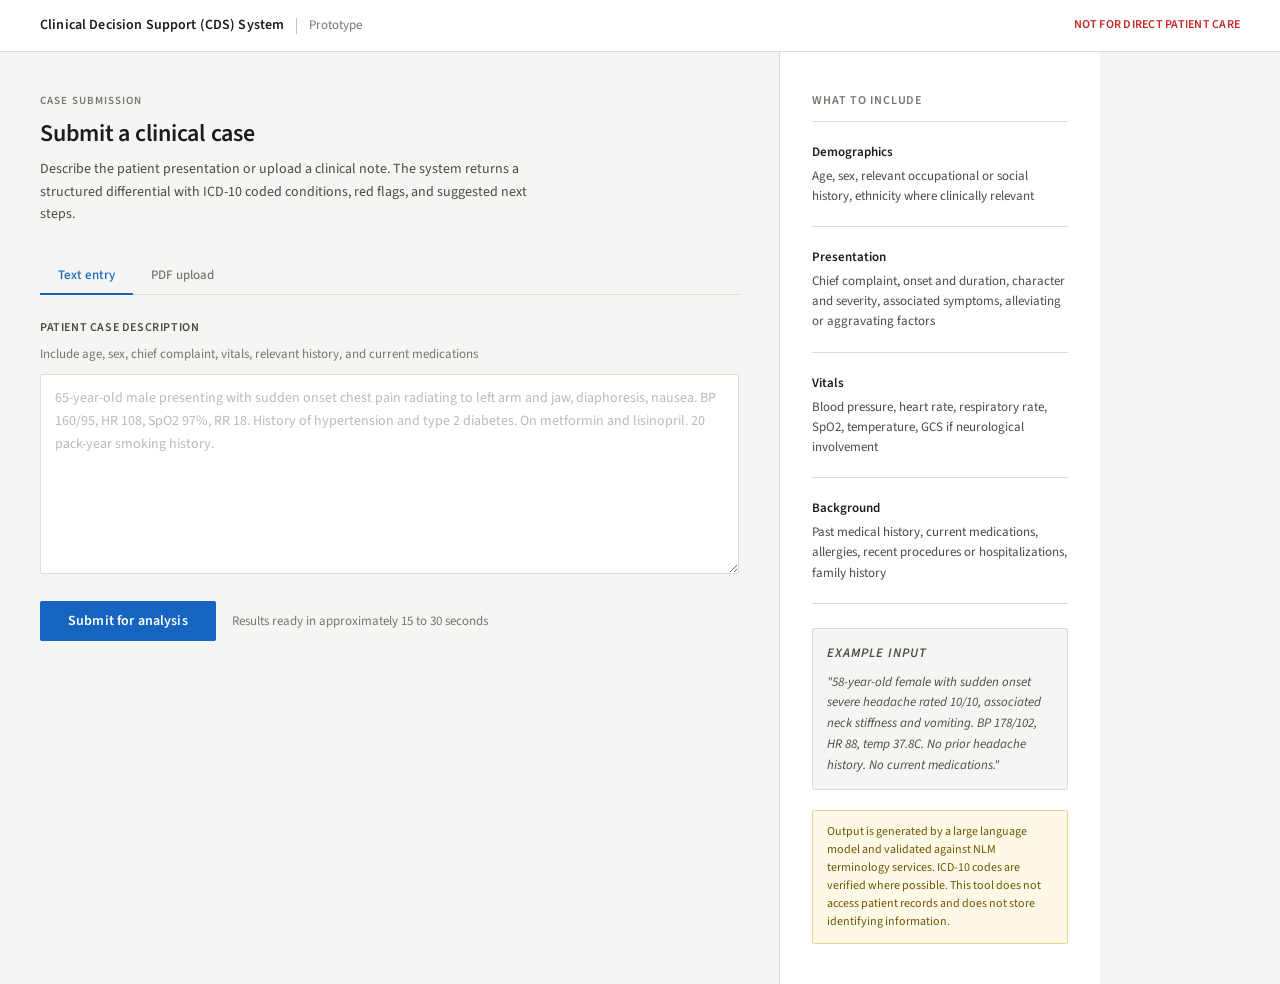
==== frontend/index.html @ ce41d94d "directory improvements, deployment steps, testing" ====
<!DOCTYPE html>
<html lang="en">
<head>
  <meta charset="UTF-8">
  <meta name="viewport" content="width=device-width, initial-scale=1.0">
  <title>Clinical Decision Support (CDS) System: Submit Case</title>
  <link rel="preconnect" href="https://fonts.googleapis.com">
  <link href="https://fonts.googleapis.com/css2?family=Source+Sans+3:wght@300;400;500;600;700&family=Source+Code+Pro:wght@400;500&display=swap" rel="stylesheet">
  <style>
    *, *::before, *::after { box-sizing: border-box; margin: 0; padding: 0; }

    :root {
      --bg:        #F5F5F3;
      --surface:   #FFFFFF;
      --border:    #DDDBD6;
      --border-strong: #C4C2BC;
      --text:      #1C1C1A;
      --text-secondary: #4A4A46;
      --muted:     #767670;
      --emergent:  #C62828;
      --info:      #1565C0;
      --info-light: #E8EFF9;
      --sans:      'Source Sans 3', system-ui, sans-serif;
      --mono:      'Source Code Pro', monospace;
    }

    html, body {
      background: var(--bg);
      color: var(--text);
      font-family: var(--sans);
      font-size: 15px;
      line-height: 1.55;
      min-height: 100vh;
    }

    /* ── Header ── */
    header {
      background: var(--surface);
      border-bottom: 1px solid var(--border);
      padding: 0 40px;
      height: 52px;
      display: flex;
      align-items: center;
      gap: 12px;
    }

    .header-title {
      font-size: 14px;
      font-weight: 600;
      color: var(--text);
      letter-spacing: 0.01em;
    }

    .header-divider {
      width: 1px;
      height: 16px;
      background: var(--border-strong);
    }

    .header-subtitle {
      font-size: 13px;
      color: var(--muted);
    }

    .header-warning {
      margin-left: auto;
      font-size: 12px;
      font-weight: 600;
      color: var(--emergent);
      letter-spacing: 0.02em;
      text-transform: uppercase;
    }

    /* ── Page layout: two columns ── */
    .page-layout {
      display: grid;
      grid-template-columns: 1fr 320px;
      gap: 0;
      max-width: 1100px;
      min-height: calc(100vh - 52px);
    }

    /* ── Left column: form ── */
    .form-column {
      padding: 40px 40px 60px;
      border-right: 1px solid var(--border);
    }

    .page-eyebrow {
      font-size: 11px;
      font-weight: 600;
      letter-spacing: 0.1em;
      text-transform: uppercase;
      color: var(--muted);
      margin-bottom: 6px;
    }

    h1 {
      font-size: 24px;
      font-weight: 600;
      color: var(--text);
      margin-bottom: 6px;
      letter-spacing: -0.01em;
    }

    .page-desc {
      font-size: 14px;
      color: var(--text-secondary);
      margin-bottom: 32px;
      max-width: 520px;
      line-height: 1.6;
    }

    /* ── Input mode tabs ── */
    .tabs {
      display: flex;
      border-bottom: 1px solid var(--border);
      margin-bottom: 24px;
    }

    .tab-btn {
      font-family: var(--sans);
      font-size: 13px;
      font-weight: 500;
      padding: 9px 18px;
      background: none;
      border: none;
      border-bottom: 2px solid transparent;
      color: var(--muted);
      cursor: pointer;
      margin-bottom: -1px;
      transition: color 0.12s, border-color 0.12s;
    }

    .tab-btn.active {
      color: var(--info);
      border-bottom-color: var(--info);
    }

    .tab-btn:hover:not(.active) { color: var(--text); }

    /* ── Input panels ── */
    .input-panel { display: none; }
    .input-panel.active { display: block; }

    .field-label {
      display: block;
      font-size: 12px;
      font-weight: 600;
      letter-spacing: 0.05em;
      text-transform: uppercase;
      color: var(--text-secondary);
      margin-bottom: 6px;
    }

    .field-hint {
      font-size: 13px;
      color: var(--muted);
      margin-bottom: 10px;
    }

    textarea {
      width: 100%;
      font-family: var(--sans);
      font-size: 14px;
      line-height: 1.65;
      color: var(--text);
      background: var(--surface);
      border: 1px solid var(--border);
      padding: 12px 14px;
      resize: vertical;
      min-height: 200px;
      outline: none;
      border-radius: 2px;
      transition: border-color 0.12s;
    }

    textarea:focus { border-color: var(--info); }
    textarea::placeholder { color: #BCBAB4; }

    /* ── File upload ── */
    .file-drop {
      border: 1px dashed var(--border-strong);
      background: var(--surface);
      padding: 36px 20px;
      text-align: center;
      cursor: pointer;
      position: relative;
      border-radius: 2px;
      transition: border-color 0.12s, background 0.12s;
    }

    .file-drop:hover, .file-drop.drag-over {
      border-color: var(--info);
      background: var(--info-light);
    }

    .file-drop input[type="file"] {
      position: absolute;
      inset: 0;
      opacity: 0;
      cursor: pointer;
      width: 100%;
      height: 100%;
    }

    .file-drop-text {
      font-size: 14px;
      color: var(--text-secondary);
    }

    .file-drop-text strong { color: var(--info); font-weight: 500; }
    .file-drop-sub { font-size: 12px; color: var(--muted); margin-top: 4px; }

    .file-selected {
      display: none;
      margin-top: 10px;
      font-size: 13px;
      color: var(--text);
      background: var(--info-light);
      border: 1px solid #B8CCE8;
      padding: 8px 12px;
      border-radius: 2px;
    }

    .file-selected.visible { display: block; }

    /* ── Submit ── */
    .submit-row {
      margin-top: 20px;
      display: flex;
      align-items: center;
      gap: 16px;
      flex-wrap: wrap;
    }

    .btn-primary {
      font-family: var(--sans);
      font-size: 14px;
      font-weight: 600;
      padding: 10px 28px;
      background: var(--info);
      color: #FFFFFF;
      border: none;
      border-radius: 2px;
      cursor: pointer;
      letter-spacing: 0.01em;
      transition: background 0.12s;
    }

    .btn-primary:hover { background: #1255A0; }
    .btn-primary:disabled { background: #BCBAB4; cursor: not-allowed; }

    .submit-note {
      font-size: 13px;
      color: var(--muted);
    }

    /* ── Status bar ── */
    .status-bar {
      display: none;
      margin-top: 16px;
      padding: 10px 14px;
      font-size: 13px;
      border-left: 3px solid var(--border);
      border-radius: 0 2px 2px 0;
    }

    .status-bar.visible { display: block; }
    .status-bar.loading { border-left-color: var(--info); color: var(--info); background: var(--info-light); }
    .status-bar.error { border-left-color: var(--emergent); color: var(--emergent); background: #FCEAEA; }

    /* ── Right column: guidance ── */
    .guidance-column {
      padding: 40px 32px;
      background: var(--surface);
    }

    .guidance-header {
      font-size: 12px;
      font-weight: 600;
      letter-spacing: 0.08em;
      text-transform: uppercase;
      color: var(--muted);
      margin-bottom: 20px;
      padding-bottom: 10px;
      border-bottom: 1px solid var(--border);
    }

    .guidance-item {
      margin-bottom: 20px;
      padding-bottom: 20px;
      border-bottom: 1px solid var(--border);
    }

    .guidance-item:last-of-type {
      border-bottom: none;
      margin-bottom: 0;
      padding-bottom: 0;
    }

    .guidance-item-title {
      font-size: 13px;
      font-weight: 600;
      color: var(--text);
      margin-bottom: 4px;
    }

    .guidance-item-body {
      font-size: 13px;
      color: var(--text-secondary);
      line-height: 1.55;
    }

    .guidance-example {
      margin-top: 24px;
      padding: 14px;
      background: var(--bg);
      border: 1px solid var(--border);
      border-radius: 2px;
    }

    .guidance-example-label {
      font-size: 11px;
      font-weight: 600;
      letter-spacing: 0.08em;
      text-transform: uppercase;
      color: var(--muted);
      margin-bottom: 8px;
    }

    .guidance-example p {
      font-size: 13px;
      color: var(--text-secondary);
      line-height: 1.6;
      font-style: italic;
    }

    .guidance-note {
      margin-top: 20px;
      padding: 12px 14px;
      background: #FEF9E7;
      border: 1px solid #F0D78A;
      border-radius: 2px;
      font-size: 12px;
      color: #6D5700;
      line-height: 1.5;
    }

    @media (max-width: 820px) {
      .page-layout { grid-template-columns: 1fr; }
      .form-column { border-right: none; border-bottom: 1px solid var(--border); padding: 28px 20px 40px; }
      .guidance-column { padding: 28px 20px; }
      header { padding: 0 20px; }
    }
  </style>
</head>
<body>

<header>
  <span class="header-title">Clinical Decision Support (CDS) System</span>
  <div class="header-divider"></div>
  <span class="header-subtitle">Prototype</span>
  <span class="header-warning">Not for direct patient care</span>
</header>

<div class="page-layout">

  <!-- Left column: form -->
  <div class="form-column">
    <p class="page-eyebrow">Case Submission</p>
    <h1>Submit a clinical case</h1>
    <p class="page-desc">Describe the patient presentation or upload a clinical note. The system returns a structured differential with ICD-10 coded conditions, red flags, and suggested next steps.</p>

    <div class="tabs">
      <button class="tab-btn active" onclick="switchTab('text', this)">Text entry</button>
      <button class="tab-btn" onclick="switchTab('pdf', this)">PDF upload</button>
    </div>

    <form id="case-form" onsubmit="submitCase(event)">

      <div class="input-panel active" id="panel-text">
        <label class="field-label" for="case-text">Patient case description</label>
        <p class="field-hint">Include age, sex, chief complaint, vitals, relevant history, and current medications</p>
        <textarea
          id="case-text"
          name="case_text"
          placeholder="65-year-old male presenting with sudden onset chest pain radiating to left arm and jaw, diaphoresis, nausea. BP 160/95, HR 108, SpO2 97%, RR 18. History of hypertension and type 2 diabetes. On metformin and lisinopril. 20 pack-year smoking history."
          spellcheck="false"
        ></textarea>
      </div>

      <div class="input-panel" id="panel-pdf">
        <label class="field-label">Clinical note (PDF)</label>
        <p class="field-hint">Text-based PDFs only. Scanned image PDFs cannot be processed.</p>
        <div class="file-drop" id="file-drop">
          <input type="file" id="pdf-file" name="file" accept=".pdf" onchange="handleFileSelect(this)">
          <p class="file-drop-text"><strong>Choose a file</strong> or drag it here</p>
          <p class="file-drop-sub">PDF format only</p>
        </div>
        <div class="file-selected" id="file-selected"></div>
      </div>

      <div class="submit-row">
        <button type="submit" class="btn-primary" id="submit-btn">Submit for analysis</button>
        <span class="submit-note">Results ready in approximately 15 to 30 seconds</span>
      </div>
    </form>

    <div class="status-bar" id="status-bar"></div>
  </div>

  <!-- Right column: guidance -->
  <div class="guidance-column">
    <p class="guidance-header">What to include</p>

    <div class="guidance-item">
      <p class="guidance-item-title">Demographics</p>
      <p class="guidance-item-body">Age, sex, relevant occupational or social history, ethnicity where clinically relevant</p>
    </div>

    <div class="guidance-item">
      <p class="guidance-item-title">Presentation</p>
      <p class="guidance-item-body">Chief complaint, onset and duration, character and severity, associated symptoms, alleviating or aggravating factors</p>
    </div>

    <div class="guidance-item">
      <p class="guidance-item-title">Vitals</p>
      <p class="guidance-item-body">Blood pressure, heart rate, respiratory rate, SpO2, temperature, GCS if neurological involvement</p>
    </div>

    <div class="guidance-item">
      <p class="guidance-item-title">Background</p>
      <p class="guidance-item-body">Past medical history, current medications, allergies, recent procedures or hospitalizations, family history</p>
    </div>

    <div class="guidance-example">
      <p class="guidance-example-label">Example input</p>
      <p>"58-year-old female with sudden onset severe headache rated 10/10, associated neck stiffness and vomiting. BP 178/102, HR 88, temp 37.8C. No prior headache history. No current medications."</p>
    </div>

    <div class="guidance-note">
      Output is generated by a large language model and validated against NLM terminology services. ICD-10 codes are verified where possible. This tool does not access patient records and does not store identifying information.
    </div>
  </div>

</div>

<script>
  const API = window.location.hostname === '127.0.0.1' || window.location.hostname === 'localhost'
  ? 'http://127.0.0.1:8000'
  : 'https://cds-api-8k33.onrender.com';
  let activeTab = 'text';

  function switchTab(tab, btn) {
    activeTab = tab;
    document.querySelectorAll('.tab-btn').forEach(b => b.classList.remove('active'));
    document.querySelectorAll('.input-panel').forEach(p => p.classList.remove('active'));
    btn.classList.add('active');
    document.getElementById('panel-' + tab).classList.add('active');
  }

  function handleFileSelect(input) {
    const file = input.files[0];
    const el = document.getElementById('file-selected');
    if (file) {
      el.textContent = 'Selected: ' + file.name + ' (' + (file.size / 1024).toFixed(1) + ' KB)';
      el.classList.add('visible');
    } else {
      el.classList.remove('visible');
    }
  }

  const dropZone = document.getElementById('file-drop');
  dropZone.addEventListener('dragover', e => { e.preventDefault(); dropZone.classList.add('drag-over'); });
  dropZone.addEventListener('dragleave', () => dropZone.classList.remove('drag-over'));
  dropZone.addEventListener('drop', e => {
    e.preventDefault();
    dropZone.classList.remove('drag-over');
    const file = e.dataTransfer.files[0];
    if (file && file.type === 'application/pdf') {
      const input = document.getElementById('pdf-file');
      const dt = new DataTransfer();
      dt.items.add(file);
      input.files = dt.files;
      handleFileSelect(input);
    }
  });

  function setStatus(msg, type) {
    const el = document.getElementById('status-bar');
    el.textContent = msg;
    el.className = 'status-bar visible ' + (type || '');
  }

  function clearStatus() {
    document.getElementById('status-bar').className = 'status-bar';
  }

  async function submitCase(e) {
    e.preventDefault();
    clearStatus();

    const btn = document.getElementById('submit-btn');
    btn.disabled = true;
    btn.textContent = 'Submitting...';

    const formData = new FormData();

    if (activeTab === 'text') {
      const text = document.getElementById('case-text').value.trim();
      if (text.length < 20) {
        setStatus('Case description is too short. Provide more clinical detail.', 'error');
        btn.disabled = false;
        btn.textContent = 'Submit for analysis';
        return;
      }
      formData.append('case_text', text);
    } else {
      const fileInput = document.getElementById('pdf-file');
      if (!fileInput.files[0]) {
        setStatus('No file selected.', 'error');
        btn.disabled = false;
        btn.textContent = 'Submit for analysis';
        return;
      }
      formData.append('file', fileInput.files[0]);
    }

    try {
      setStatus('Submitting case to analysis queue...', 'loading');

      const res = await fetch(API + '/jobs/upload', { method: 'POST', body: formData });

      if (!res.ok) {
        const err = await res.json().catch(() => ({}));
        throw new Error(err.detail || 'Server error ' + res.status);
      }

      const data = await res.json();
      const jobId = data.job_id;

      setStatus('Case queued. Waiting for analysis... (ID: ' + jobId.slice(0, 8) + ')', 'loading');
      btn.textContent = 'Analyzing...';

      await pollUntilDone(jobId);

    } catch (err) {
      setStatus('Error: ' + err.message, 'error');
      btn.disabled = false;
      btn.textContent = 'Submit for analysis';
    }
  }

  async function pollUntilDone(jobId) {
    const btn = document.getElementById('submit-btn');
    const maxAttempts = 40;
    let attempts = 0;

    while (attempts < maxAttempts) {
      await new Promise(r => setTimeout(r, 3000));
      attempts++;

      try {
        const res = await fetch(API + '/jobs/status/' + jobId);
        if (!res.ok) continue;
        const data = await res.json();

        if (data.status === 'done') {
          window.location.href = 'result.html?job_id=' + jobId;
          return;
        }

        if (data.status === 'failed') {
          setStatus('Analysis failed. See result page for details.', 'error');
          btn.disabled = false;
          btn.textContent = 'Submit for analysis';
          return;
        }

        const label = data.status === 'processing' ? 'Processing with AI...' : 'Queued, waiting for worker...';
        setStatus(label + ' (' + (attempts * 3) + 's elapsed)', 'loading');

      } catch (_) { /* network blip, keep polling */ }
    }

    setStatus('Timed out. Check result manually at result.html?job_id=' + jobId, 'error');
    btn.disabled = false;
    btn.textContent = 'Submit for analysis';
  }
</script>
</body>
</html>
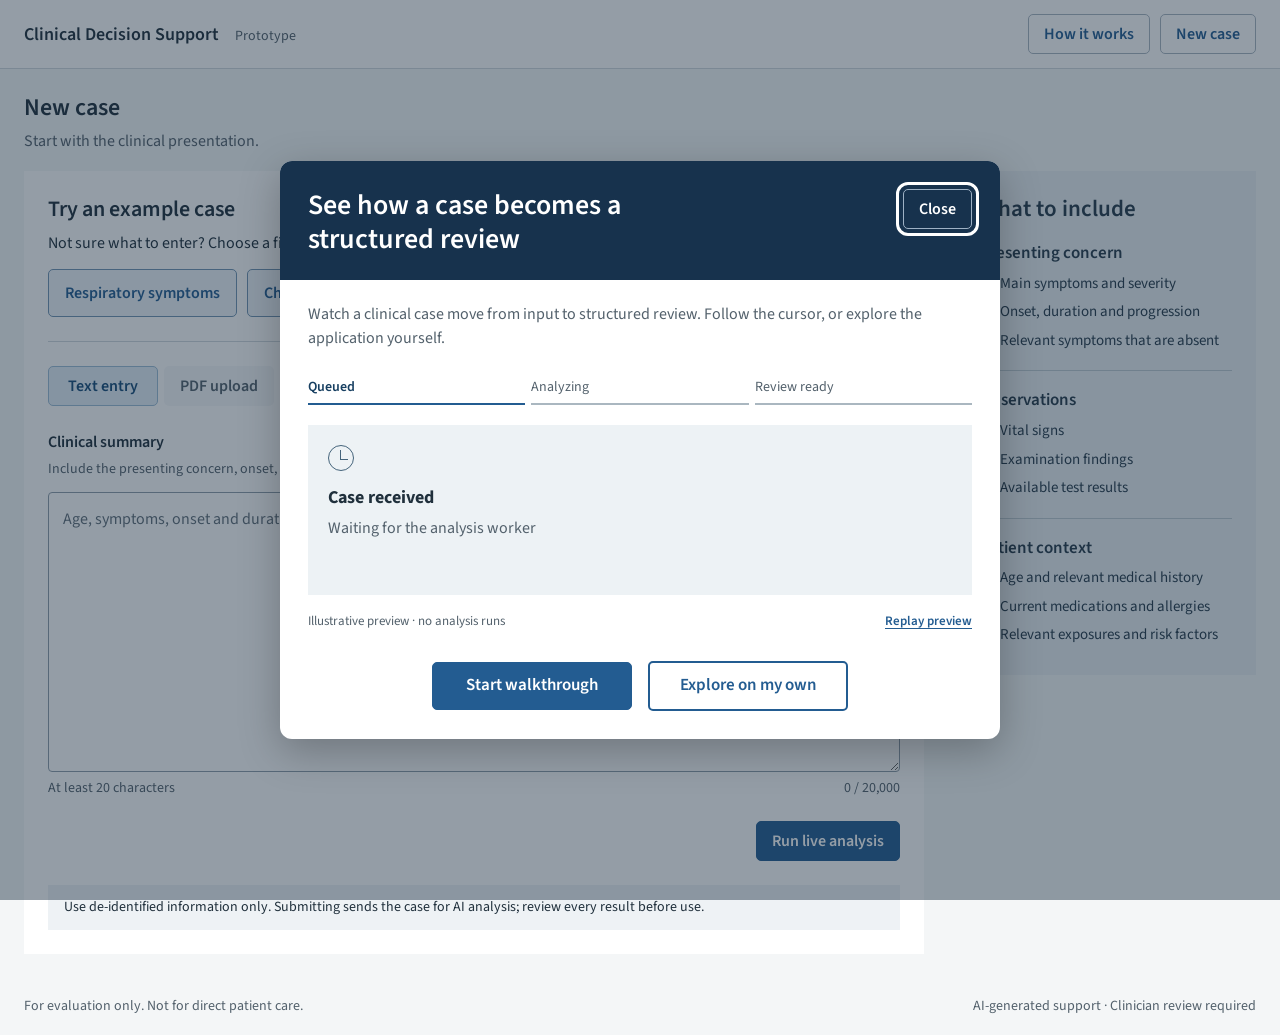
==== commit ca5ec51a: "Refresh clinical workflow with guided demo and automatic service startup" ====
--- a/frontend/index.html
+++ b/frontend/index.html
@@ -1,593 +1,38 @@
-<!DOCTYPE html>
+<!doctype html>
 <html lang="en">
 <head>
-  <meta charset="UTF-8">
-  <meta name="viewport" content="width=device-width, initial-scale=1.0">
-  <title>Clinical Decision Support (CDS) System: Submit Case</title>
+  <meta charset="utf-8">
+  <meta name="viewport" content="width=device-width, initial-scale=1">
+  <title>Clinical Decision Support</title>
   <link rel="preconnect" href="https://fonts.googleapis.com">
-  <link href="https://fonts.googleapis.com/css2?family=Source+Sans+3:wght@300;400;500;600;700&family=Source+Code+Pro:wght@400;500&display=swap" rel="stylesheet">
-  <style>
-    *, *::before, *::after { box-sizing: border-box; margin: 0; padding: 0; }
-
-    :root {
-      --bg:        #F5F5F3;
-      --surface:   #FFFFFF;
-      --border:    #DDDBD6;
-      --border-strong: #C4C2BC;
-      --text:      #1C1C1A;
-      --text-secondary: #4A4A46;
-      --muted:     #767670;
-      --emergent:  #C62828;
-      --info:      #1565C0;
-      --info-light: #E8EFF9;
-      --sans:      'Source Sans 3', system-ui, sans-serif;
-      --mono:      'Source Code Pro', monospace;
-    }
-
-    html, body {
-      background: var(--bg);
-      color: var(--text);
-      font-family: var(--sans);
-      font-size: 15px;
-      line-height: 1.55;
-      min-height: 100vh;
-    }
-
-    /* ── Header ── */
-    header {
-      background: var(--surface);
-      border-bottom: 1px solid var(--border);
-      padding: 0 40px;
-      height: 52px;
-      display: flex;
-      align-items: center;
-      gap: 12px;
-    }
-
-    .header-title {
-      font-size: 14px;
-      font-weight: 600;
-      color: var(--text);
-      letter-spacing: 0.01em;
-    }
-
-    .header-divider {
-      width: 1px;
-      height: 16px;
-      background: var(--border-strong);
-    }
-
-    .header-subtitle {
-      font-size: 13px;
-      color: var(--muted);
-    }
-
-    .header-warning {
-      margin-left: auto;
-      font-size: 12px;
-      font-weight: 600;
-      color: var(--emergent);
-      letter-spacing: 0.02em;
-      text-transform: uppercase;
-    }
-
-    /* ── Page layout: two columns ── */
-    .page-layout {
-      display: grid;
-      grid-template-columns: 1fr 320px;
-      gap: 0;
-      max-width: 1100px;
-      min-height: calc(100vh - 52px);
-    }
-
-    /* ── Left column: form ── */
-    .form-column {
-      padding: 40px 40px 60px;
-      border-right: 1px solid var(--border);
-    }
-
-    .page-eyebrow {
-      font-size: 11px;
-      font-weight: 600;
-      letter-spacing: 0.1em;
-      text-transform: uppercase;
-      color: var(--muted);
-      margin-bottom: 6px;
-    }
-
-    h1 {
-      font-size: 24px;
-      font-weight: 600;
-      color: var(--text);
-      margin-bottom: 6px;
-      letter-spacing: -0.01em;
-    }
-
-    .page-desc {
-      font-size: 14px;
-      color: var(--text-secondary);
-      margin-bottom: 32px;
-      max-width: 520px;
-      line-height: 1.6;
-    }
-
-    /* ── Input mode tabs ── */
-    .tabs {
-      display: flex;
-      border-bottom: 1px solid var(--border);
-      margin-bottom: 24px;
-    }
-
-    .tab-btn {
-      font-family: var(--sans);
-      font-size: 13px;
-      font-weight: 500;
-      padding: 9px 18px;
-      background: none;
-      border: none;
-      border-bottom: 2px solid transparent;
-      color: var(--muted);
-      cursor: pointer;
-      margin-bottom: -1px;
-      transition: color 0.12s, border-color 0.12s;
-    }
-
-    .tab-btn.active {
-      color: var(--info);
-      border-bottom-color: var(--info);
-    }
-
-    .tab-btn:hover:not(.active) { color: var(--text); }
-
-    /* ── Input panels ── */
-    .input-panel { display: none; }
-    .input-panel.active { display: block; }
-
-    .field-label {
-      display: block;
-      font-size: 12px;
-      font-weight: 600;
-      letter-spacing: 0.05em;
-      text-transform: uppercase;
-      color: var(--text-secondary);
-      margin-bottom: 6px;
-    }
-
-    .field-hint {
-      font-size: 13px;
-      color: var(--muted);
-      margin-bottom: 10px;
-    }
-
-    textarea {
-      width: 100%;
-      font-family: var(--sans);
-      font-size: 14px;
-      line-height: 1.65;
-      color: var(--text);
-      background: var(--surface);
-      border: 1px solid var(--border);
-      padding: 12px 14px;
-      resize: vertical;
-      min-height: 200px;
-      outline: none;
-      border-radius: 2px;
-      transition: border-color 0.12s;
-    }
-
-    textarea:focus { border-color: var(--info); }
-    textarea::placeholder { color: #BCBAB4; }
-
-    /* ── File upload ── */
-    .file-drop {
-      border: 1px dashed var(--border-strong);
-      background: var(--surface);
-      padding: 36px 20px;
-      text-align: center;
-      cursor: pointer;
-      position: relative;
-      border-radius: 2px;
-      transition: border-color 0.12s, background 0.12s;
-    }
-
-    .file-drop:hover, .file-drop.drag-over {
-      border-color: var(--info);
-      background: var(--info-light);
-    }
-
-    .file-drop input[type="file"] {
-      position: absolute;
-      inset: 0;
-      opacity: 0;
-      cursor: pointer;
-      width: 100%;
-      height: 100%;
-    }
-
-    .file-drop-text {
-      font-size: 14px;
-      color: var(--text-secondary);
-    }
-
-    .file-drop-text strong { color: var(--info); font-weight: 500; }
-    .file-drop-sub { font-size: 12px; color: var(--muted); margin-top: 4px; }
-
-    .file-selected {
-      display: none;
-      margin-top: 10px;
-      font-size: 13px;
-      color: var(--text);
-      background: var(--info-light);
-      border: 1px solid #B8CCE8;
-      padding: 8px 12px;
-      border-radius: 2px;
-    }
-
-    .file-selected.visible { display: block; }
-
-    /* ── Submit ── */
-    .submit-row {
-      margin-top: 20px;
-      display: flex;
-      align-items: center;
-      gap: 16px;
-      flex-wrap: wrap;
-    }
-
-    .btn-primary {
-      font-family: var(--sans);
-      font-size: 14px;
-      font-weight: 600;
-      padding: 10px 28px;
-      background: var(--info);
-      color: #FFFFFF;
-      border: none;
-      border-radius: 2px;
-      cursor: pointer;
-      letter-spacing: 0.01em;
-      transition: background 0.12s;
-    }
-
-    .btn-primary:hover { background: #1255A0; }
-    .btn-primary:disabled { background: #BCBAB4; cursor: not-allowed; }
-
-    .submit-note {
-      font-size: 13px;
-      color: var(--muted);
-    }
-
-    /* ── Status bar ── */
-    .status-bar {
-      display: none;
-      margin-top: 16px;
-      padding: 10px 14px;
-      font-size: 13px;
-      border-left: 3px solid var(--border);
-      border-radius: 0 2px 2px 0;
-    }
-
-    .status-bar.visible { display: block; }
-    .status-bar.loading { border-left-color: var(--info); color: var(--info); background: var(--info-light); }
-    .status-bar.error { border-left-color: var(--emergent); color: var(--emergent); background: #FCEAEA; }
-
-    /* ── Right column: guidance ── */
-    .guidance-column {
-      padding: 40px 32px;
-      background: var(--surface);
-    }
-
-    .guidance-header {
-      font-size: 12px;
-      font-weight: 600;
-      letter-spacing: 0.08em;
-      text-transform: uppercase;
-      color: var(--muted);
-      margin-bottom: 20px;
-      padding-bottom: 10px;
-      border-bottom: 1px solid var(--border);
-    }
-
-    .guidance-item {
-      margin-bottom: 20px;
-      padding-bottom: 20px;
-      border-bottom: 1px solid var(--border);
-    }
-
-    .guidance-item:last-of-type {
-      border-bottom: none;
-      margin-bottom: 0;
-      padding-bottom: 0;
-    }
-
-    .guidance-item-title {
-      font-size: 13px;
-      font-weight: 600;
-      color: var(--text);
-      margin-bottom: 4px;
-    }
-
-    .guidance-item-body {
-      font-size: 13px;
-      color: var(--text-secondary);
-      line-height: 1.55;
-    }
-
-    .guidance-example {
-      margin-top: 24px;
-      padding: 14px;
-      background: var(--bg);
-      border: 1px solid var(--border);
-      border-radius: 2px;
-    }
-
-    .guidance-example-label {
-      font-size: 11px;
-      font-weight: 600;
-      letter-spacing: 0.08em;
-      text-transform: uppercase;
-      color: var(--muted);
-      margin-bottom: 8px;
-    }
-
-    .guidance-example p {
-      font-size: 13px;
-      color: var(--text-secondary);
-      line-height: 1.6;
-      font-style: italic;
-    }
-
-    .guidance-note {
-      margin-top: 20px;
-      padding: 12px 14px;
-      background: #FEF9E7;
-      border: 1px solid #F0D78A;
-      border-radius: 2px;
-      font-size: 12px;
-      color: #6D5700;
-      line-height: 1.5;
-    }
-
-    @media (max-width: 820px) {
-      .page-layout { grid-template-columns: 1fr; }
-      .form-column { border-right: none; border-bottom: 1px solid var(--border); padding: 28px 20px 40px; }
-      .guidance-column { padding: 28px 20px; }
-      header { padding: 0 20px; }
-    }
-  </style>
+  <link rel="preconnect" href="https://fonts.gstatic.com" crossorigin>
+  <link href="https://fonts.googleapis.com/css2?family=Source+Code+Pro:wght@400;600&family=Source+Sans+3:wght@400;600&display=swap" rel="stylesheet">
+  <link rel="stylesheet" href="styles.css">
+  <script src="app.js" defer></script>
 </head>
-<body>
-
-<header>
-  <span class="header-title">Clinical Decision Support (CDS) System</span>
-  <div class="header-divider"></div>
-  <span class="header-subtitle">Prototype</span>
-  <span class="header-warning">Not for direct patient care</span>
-</header>
-
-<div class="page-layout">
-
-  <!-- Left column: form -->
-  <div class="form-column">
-    <p class="page-eyebrow">Case Submission</p>
-    <h1>Submit a clinical case</h1>
-    <p class="page-desc">Describe the patient presentation or upload a clinical note. The system returns a structured differential with ICD-10 coded conditions, red flags, and suggested next steps.</p>
-
-    <div class="tabs">
-      <button class="tab-btn active" onclick="switchTab('text', this)">Text entry</button>
-      <button class="tab-btn" onclick="switchTab('pdf', this)">PDF upload</button>
+<body data-page="entry">
+  <a class="skip-link" href="#main">Skip to content</a>
+  <header class="app-header">
+    <a class="brand" href="#" id="brand-link">Clinical Decision Support <span>Prototype</span></a>
+    <div class="header-actions"><button type="button" id="how-it-works">How it works</button><button type="button" id="new-case">New case</button></div>
+  </header>
+  <dialog id="welcome-dialog" aria-labelledby="welcome-title" aria-describedby="welcome-description">
+    <div class="welcome-top"><h2 id="welcome-title">See how a case becomes a structured review</h2><button type="button" id="close-welcome" aria-label="Close walkthrough invitation">Close</button></div>
+    <p id="welcome-description">Watch a clinical case move from input to structured review. Follow the cursor, or explore the application yourself.</p>
+    <div class="mini-demo" aria-label="Illustrated workflow: queued, analyzing, then a structured review">
+      <ol class="mini-timeline"><li data-mini-step="0">Queued</li><li data-mini-step="1">Analyzing</li><li data-mini-step="2">Review ready</li></ol>
+      <div class="mini-content" id="mini-content"></div>
     </div>
-
-    <form id="case-form" onsubmit="submitCase(event)">
-
-      <div class="input-panel active" id="panel-text">
-        <label class="field-label" for="case-text">Patient case description</label>
-        <p class="field-hint">Include age, sex, chief complaint, vitals, relevant history, and current medications</p>
-        <textarea
-          id="case-text"
-          name="case_text"
-          placeholder="65-year-old male presenting with sudden onset chest pain radiating to left arm and jaw, diaphoresis, nausea. BP 160/95, HR 108, SpO2 97%, RR 18. History of hypertension and type 2 diabetes. On metformin and lisinopril. 20 pack-year smoking history."
-          spellcheck="false"
-        ></textarea>
-      </div>
-
-      <div class="input-panel" id="panel-pdf">
-        <label class="field-label">Clinical note (PDF)</label>
-        <p class="field-hint">Text-based PDFs only. Scanned image PDFs cannot be processed.</p>
-        <div class="file-drop" id="file-drop">
-          <input type="file" id="pdf-file" name="file" accept=".pdf" onchange="handleFileSelect(this)">
-          <p class="file-drop-text"><strong>Choose a file</strong> or drag it here</p>
-          <p class="file-drop-sub">PDF format only</p>
-        </div>
-        <div class="file-selected" id="file-selected"></div>
-      </div>
-
-      <div class="submit-row">
-        <button type="submit" class="btn-primary" id="submit-btn">Submit for analysis</button>
-        <span class="submit-note">Results ready in approximately 15 to 30 seconds</span>
-      </div>
-    </form>
-
-    <div class="status-bar" id="status-bar"></div>
+    <div class="mini-caption"><span>Illustrative preview · no analysis runs</span><button type="button" id="replay-mini" class="text-button">Replay preview</button></div>
+    <div class="welcome-actions"><button type="button" class="primary" id="start-walkthrough">Start walkthrough</button><button type="button" class="welcome-skip" id="skip-welcome">Explore on my own</button></div>
+  </dialog>
+  <div id="tour-chrome" hidden>
+    <div class="tour-top"><strong>Interactive demo</strong><span id="tour-step" role="status" aria-live="polite"></span><span class="tour-simulation">Simulated · no submission</span></div>
+    <div class="tour-bottom"><span id="tour-caption"></span><div class="tour-controls"><button id="tour-pause" type="button">Pause</button><button id="tour-next" type="button">Next step</button><button id="tour-exit" type="button">Exit demo</button></div></div>
   </div>
-
-  <!-- Right column: guidance -->
-  <div class="guidance-column">
-    <p class="guidance-header">What to include</p>
-
-    <div class="guidance-item">
-      <p class="guidance-item-title">Demographics</p>
-      <p class="guidance-item-body">Age, sex, relevant occupational or social history, ethnicity where clinically relevant</p>
-    </div>
-
-    <div class="guidance-item">
-      <p class="guidance-item-title">Presentation</p>
-      <p class="guidance-item-body">Chief complaint, onset and duration, character and severity, associated symptoms, alleviating or aggravating factors</p>
-    </div>
-
-    <div class="guidance-item">
-      <p class="guidance-item-title">Vitals</p>
-      <p class="guidance-item-body">Blood pressure, heart rate, respiratory rate, SpO2, temperature, GCS if neurological involvement</p>
-    </div>
-
-    <div class="guidance-item">
-      <p class="guidance-item-title">Background</p>
-      <p class="guidance-item-body">Past medical history, current medications, allergies, recent procedures or hospitalizations, family history</p>
-    </div>
-
-    <div class="guidance-example">
-      <p class="guidance-example-label">Example input</p>
-      <p>"58-year-old female with sudden onset severe headache rated 10/10, associated neck stiffness and vomiting. BP 178/102, HR 88, temp 37.8C. No prior headache history. No current medications."</p>
-    </div>
-
-    <div class="guidance-note">
-      Output is generated by a large language model and validated against NLM terminology services. ICD-10 codes are verified where possible. This tool does not access patient records and does not store identifying information.
-    </div>
-  </div>
-
-</div>
-
-<script>
-  const API = window.location.hostname === '127.0.0.1' || window.location.hostname === 'localhost'
-  ? 'http://127.0.0.1:8000'
-  : 'https://cds-api-8k33.onrender.com';
-  let activeTab = 'text';
-
-  function switchTab(tab, btn) {
-    activeTab = tab;
-    document.querySelectorAll('.tab-btn').forEach(b => b.classList.remove('active'));
-    document.querySelectorAll('.input-panel').forEach(p => p.classList.remove('active'));
-    btn.classList.add('active');
-    document.getElementById('panel-' + tab).classList.add('active');
-  }
-
-  function handleFileSelect(input) {
-    const file = input.files[0];
-    const el = document.getElementById('file-selected');
-    if (file) {
-      el.textContent = 'Selected: ' + file.name + ' (' + (file.size / 1024).toFixed(1) + ' KB)';
-      el.classList.add('visible');
-    } else {
-      el.classList.remove('visible');
-    }
-  }
-
-  const dropZone = document.getElementById('file-drop');
-  dropZone.addEventListener('dragover', e => { e.preventDefault(); dropZone.classList.add('drag-over'); });
-  dropZone.addEventListener('dragleave', () => dropZone.classList.remove('drag-over'));
-  dropZone.addEventListener('drop', e => {
-    e.preventDefault();
-    dropZone.classList.remove('drag-over');
-    const file = e.dataTransfer.files[0];
-    if (file && file.type === 'application/pdf') {
-      const input = document.getElementById('pdf-file');
-      const dt = new DataTransfer();
-      dt.items.add(file);
-      input.files = dt.files;
-      handleFileSelect(input);
-    }
-  });
-
-  function setStatus(msg, type) {
-    const el = document.getElementById('status-bar');
-    el.textContent = msg;
-    el.className = 'status-bar visible ' + (type || '');
-  }
-
-  function clearStatus() {
-    document.getElementById('status-bar').className = 'status-bar';
-  }
-
-  async function submitCase(e) {
-    e.preventDefault();
-    clearStatus();
-
-    const btn = document.getElementById('submit-btn');
-    btn.disabled = true;
-    btn.textContent = 'Submitting...';
-
-    const formData = new FormData();
-
-    if (activeTab === 'text') {
-      const text = document.getElementById('case-text').value.trim();
-      if (text.length < 20) {
-        setStatus('Case description is too short. Provide more clinical detail.', 'error');
-        btn.disabled = false;
-        btn.textContent = 'Submit for analysis';
-        return;
-      }
-      formData.append('case_text', text);
-    } else {
-      const fileInput = document.getElementById('pdf-file');
-      if (!fileInput.files[0]) {
-        setStatus('No file selected.', 'error');
-        btn.disabled = false;
-        btn.textContent = 'Submit for analysis';
-        return;
-      }
-      formData.append('file', fileInput.files[0]);
-    }
-
-    try {
-      setStatus('Submitting case to analysis queue...', 'loading');
-
-      const res = await fetch(API + '/jobs/upload', { method: 'POST', body: formData });
-
-      if (!res.ok) {
-        const err = await res.json().catch(() => ({}));
-        throw new Error(err.detail || 'Server error ' + res.status);
-      }
-
-      const data = await res.json();
-      const jobId = data.job_id;
-
-      setStatus('Case queued. Waiting for analysis... (ID: ' + jobId.slice(0, 8) + ')', 'loading');
-      btn.textContent = 'Analyzing...';
-
-      await pollUntilDone(jobId);
-
-    } catch (err) {
-      setStatus('Error: ' + err.message, 'error');
-      btn.disabled = false;
-      btn.textContent = 'Submit for analysis';
-    }
-  }
-
-  async function pollUntilDone(jobId) {
-    const btn = document.getElementById('submit-btn');
-    const maxAttempts = 40;
-    let attempts = 0;
-
-    while (attempts < maxAttempts) {
-      await new Promise(r => setTimeout(r, 3000));
-      attempts++;
-
-      try {
-        const res = await fetch(API + '/jobs/status/' + jobId);
-        if (!res.ok) continue;
-        const data = await res.json();
-
-        if (data.status === 'done') {
-          window.location.href = 'result.html?job_id=' + jobId;
-          return;
-        }
-
-        if (data.status === 'failed') {
-          setStatus('Analysis failed. See result page for details.', 'error');
-          btn.disabled = false;
-          btn.textContent = 'Submit for analysis';
-          return;
-        }
-
-        const label = data.status === 'processing' ? 'Processing with AI...' : 'Queued, waiting for worker...';
-        setStatus(label + ' (' + (attempts * 3) + 's elapsed)', 'loading');
-
-      } catch (_) { /* network blip, keep polling */ }
-    }
-
-    setStatus('Timed out. Check result manually at result.html?job_id=' + jobId, 'error');
-    btn.disabled = false;
-    btn.textContent = 'Submit for analysis';
-  }
-</script>
+  <svg id="demo-cursor" viewBox="0 0 32 40" aria-hidden="true" hidden><path d="M3 2v29l8-7 6 13 6-3-6-12 11-1Z" fill="#fff" stroke="#17324d" stroke-width="2"/></svg>
+  <main id="main" tabindex="-1"></main>
+  <p id="announcement" class="sr-only" role="status" aria-live="polite"></p>
+  <footer class="app-footer"><span>For evaluation only. Not for direct patient care.</span><span>AI-generated support · Clinician review required</span></footer>
 </body>
-</html>+</html>
--- a/frontend/styles.css
+++ b/frontend/styles.css
@@ -0,0 +1,88 @@
+:root{color-scheme:light;--ink:#20303c;--secondary:#53616c;--blue:#235c91;--blue-hover:#17466f;--ground:#f4f6f7;--line:#d0d7dd;--green:#276044;--red:#9a3037;--amber:#795000;--sans:'Source Sans 3',system-ui,sans-serif;--mono:'Source Code Pro',monospace}
+*{box-sizing:border-box}body{margin:0;background:var(--ground);color:var(--ink);font:400 16px/1.5 var(--sans)}button,input,select,textarea{font:inherit}button,a,input,select,textarea,summary{-webkit-tap-highlight-color:transparent}button,select,summary{cursor:pointer}button{min-height:38px;padding:7px 15px;border:1px solid #a8b5c0;border-radius:5px;background:white;color:var(--blue);font-weight:600}button:hover{background:#edf3f7;border-color:var(--blue)}button:active{background:#dfeaf2}button:disabled{cursor:default;background:#ebeff2;color:#59656f;border-color:#d0d7dd}button.primary{background:var(--blue);border-color:var(--blue);color:white}button.primary:hover{background:var(--blue-hover)}button.primary:disabled{background:#5b7691;border-color:#5b7691}.text-button{border:0;background:transparent;padding:5px 0;text-decoration:underline;text-underline-offset:3px;min-height:36px}.text-button:hover{background:transparent}a{color:var(--blue);text-underline-offset:3px}input,textarea,select{border:1px solid #8e9da9;border-radius:4px;background:white;color:var(--ink)}textarea{display:block;resize:vertical;width:100%;min-height:280px;padding:14px;line-height:1.6;caret-color:var(--blue)}textarea::placeholder{color:#606e79}select{padding:6px 30px 6px 10px;max-width:100%}input[type=checkbox]{accent-color:var(--blue);width:16px;height:16px}input[type=file]{max-width:100%;padding:8px}button:focus-visible,a:focus-visible,select:focus-visible,input:focus-visible,textarea:focus-visible,summary:focus-visible{outline:3px solid #1b649c;outline-offset:3px}::selection{background:#d4e6f4;color:#152d42}h1,h2,h3,p{margin:0}h1{font-size:24px;line-height:1.25;font-weight:600}h2{font-size:18px;line-height:1.35;font-weight:600}h3{font-size:16px;line-height:1.4;font-weight:600}small,.small{font-size:14px}.muted{color:var(--secondary)}.sr-only{position:absolute;width:1px;height:1px;overflow:hidden;clip-path:inset(50%);white-space:nowrap}.skip-link{position:absolute;left:16px;top:-80px;z-index:20;padding:10px;background:white}.skip-link:focus{top:12px}.preview-tools{background:#e8ecef;padding:10px 28px;display:flex;gap:12px 24px;align-items:center;justify-content:space-between;font-size:14px;color:#43515d}.preview-tools strong{font-weight:600}.preview-tools p span{margin-left:10px}.preview-options{display:flex;align-items:center;gap:8px;flex-wrap:wrap}.preview-options select{font-size:14px;min-height:34px}.header-toggle{display:flex;align-items:center;gap:6px;margin-left:12px}.app-header{background:white;min-height:68px;padding:15px 32px;display:flex;justify-content:space-between;gap:20px;align-items:center;border-bottom:1px solid var(--line)}.brand{font-weight:600;font-size:18px;text-decoration:none;color:var(--ink)}.brand span{font-weight:400;color:var(--secondary);font-size:14px;margin-left:12px}.navy .app-header{background:#17324d;border-color:#17324d}.navy .brand,.navy .brand span{color:white}.app-header button{white-space:nowrap}main{max-width:1240px;padding:32px;margin:0 auto;min-height:calc(100vh - 174px)}.page-head{display:flex;align-items:flex-start;justify-content:space-between;gap:20px;margin-bottom:24px}.page-head .muted{margin-top:6px}.actions{display:flex;gap:10px;flex-wrap:wrap}.case-meta{display:flex;gap:8px 18px;align-items:center;flex-wrap:wrap;font-size:14px;color:var(--secondary);margin-top:10px}.urgency{display:inline-flex;gap:7px;align-items:center;font-weight:600;color:var(--amber);background:#fff2d7;padding:4px 10px;border-radius:4px}.urgency.neutral{color:#425564;background:#e8eef2}.icon{width:18px;height:18px;flex:none;vertical-align:middle;stroke:currentColor;stroke-width:1.8;fill:none;stroke-linecap:round;stroke-linejoin:round}.workspace{display:grid;grid-template-columns:minmax(0,1fr) 330px;gap:32px}.report{background:white;padding:28px 30px;min-width:0}.summary{margin-bottom:28px}.summary p{margin-top:8px;max-width:72ch}.section-heading{display:flex;gap:14px;justify-content:space-between;align-items:baseline;margin-bottom:14px}.section-heading p{font-size:14px;color:var(--secondary)}.condition{margin:0 0 25px}.condition:last-child{margin-bottom:0}.condition-head{display:flex;justify-content:space-between;gap:10px;align-items:baseline}.condition h3{font-size:18px}.likelihood{font-size:14px;line-height:1.3;font-weight:600;padding:3px 9px;border-radius:4px;white-space:nowrap}.likelihood.high{background:#304c65;color:white}.likelihood.moderate{background:#e2e8ee;color:#30495e}.likelihood.low{background:#f0f2f4;color:#53616c}.code-row{display:flex;align-items:center;gap:8px 14px;flex-wrap:wrap;margin-top:6px;font-size:14px}.code{font-family:var(--mono);font-size:13px}.verified{display:inline-flex;align-items:center;gap:5px;color:var(--green);font-size:14px}.verified .icon{width:15px;height:15px}.unverified{color:var(--secondary)}.condition p{margin-top:9px;max-width:72ch;color:#354550}.condition details{margin-top:10px}.condition summary{font-size:14px;color:var(--blue);font-weight:600;text-underline-offset:3px}.condition summary:hover{text-decoration:underline}.code-help{margin-top:22px;color:var(--secondary);font-size:14px}.code-help summary{color:var(--blue)}.code-help p{margin-top:8px}.clinical-note{margin-top:30px}.clinical-note p{margin-top:8px;max-width:72ch}.priorities{min-width:0}.priority-section{margin-bottom:30px}.priority-section h2{margin-bottom:10px}.priority-section h2 .count{margin-left:7px;color:var(--secondary);font-weight:400}.priority-section ul{padding-left:20px;margin:0}.priority-section li{margin:8px 0}.flags{background:#f9e9e9;padding:18px 20px;margin-bottom:28px}.flags h2{display:flex;gap:8px;align-items:center;color:var(--red)}.flags p,.flags li{color:#663338}.next-steps{padding-left:24px;margin:0}.next-steps li{padding-left:5px;margin-bottom:13px}.next-steps li::marker{font-weight:600;color:#344c60}.missing{background:#e9edf0;padding:20px}.missing li{margin:9px 0}.report-meta{font-size:13px;color:var(--secondary);margin-top:24px;overflow-wrap:anywhere}.app-footer{display:flex;justify-content:space-between;gap:10px;padding:18px 32px;color:var(--secondary);font-size:14px;max-width:1240px;margin:auto}.submission{display:grid;grid-template-columns:minmax(0,760px) 280px;gap:52px}.form-surface{background:white;padding:28px 30px}.mode-tabs{display:flex;gap:6px;margin-bottom:24px}.mode-tabs button{min-width:110px;background:#f5f7f9;color:var(--secondary);border-color:transparent}.mode-tabs button[aria-pressed=true]{background:#e2edf6;color:#174c79;border-color:#9bbbd5}.field-label{font-weight:600;display:block;margin-bottom:5px}.field-hint{font-size:14px;color:var(--secondary);margin-bottom:12px}.field-meta{display:flex;justify-content:space-between;gap:12px;align-items:center;font-size:14px;margin-top:6px;color:var(--secondary)}.form-actions{display:flex;align-items:center;justify-content:space-between;gap:12px;margin-top:22px}.guidance h2{margin-bottom:16px}.guidance dl{margin:0}.guidance dt{font-weight:600;margin-top:18px}.guidance dd{margin:4px 0 0;color:var(--secondary);font-size:14px}.guidance .small{margin-top:30px}.file-zone{background:#f5f7f9;padding:28px 20px;text-align:center}.file-zone .icon{width:28px;height:28px;color:var(--secondary);margin-bottom:12px}.file-zone input{display:block;margin:18px auto 0;background:white}.file-zone p{margin-top:8px}.file-selected{margin-top:16px;display:flex;justify-content:space-between;align-items:center;gap:16px}.file-selected p{overflow-wrap:anywhere;min-width:0}.form-error{color:#922f35;margin-top:12px;font-size:14px}.inline-notice{background:#eef2f5;padding:12px 16px;font-size:14px;margin-top:24px}.error-box{background:#f9e9e9;padding:20px;margin-bottom:24px}.error-box h2{color:var(--red);display:flex;gap:8px;align-items:center}.error-box p{margin-top:8px;max-width:68ch}.error-box .actions{margin-top:18px}.state-page{max-width:740px;margin:28px auto;background:white;padding:34px}.timeline{display:grid;grid-template-columns:repeat(4,1fr);list-style:none;padding:0;margin:8px 0 42px}.timeline li{position:relative;text-align:center;font-size:14px;color:var(--secondary)}.timeline li:not(:last-child)::after{content:'';height:1px;background:#bbc6ce;position:absolute;left:calc(50% + 15px);right:calc(-50% + 15px);top:12px}.stage-dot{width:25px;height:25px;border:1px solid #8495a2;background:white;border-radius:50%;display:flex;justify-content:center;align-items:center;margin:0 auto 9px}.timeline .complete .stage-dot{background:#e4eee8;border-color:#6c927c;color:var(--green)}.timeline .active{font-weight:600;color:#174c79}.timeline .active .stage-dot{background:var(--blue);border-color:var(--blue)}.stage-content{text-align:center}.state-symbol{width:44px;height:44px;stroke-width:1.4;color:#425d72;margin-bottom:18px}.state-symbol .clock-hand{transform-origin:22px 22px;animation:rotate 12s linear infinite}.state-symbol.gear{animation:rotate 10s linear infinite}.stage-content h1{font-size:24px}.stage-content p{margin:10px auto;max-width:52ch;color:var(--secondary)}.state-details{display:flex;gap:16px;justify-content:space-between;align-items:center;margin-top:30px;background:#f0f3f5;padding:16px;flex-wrap:wrap}.state-details dl{margin:0;display:grid;grid-template-columns:auto auto;gap:4px 16px;font-size:14px}.state-details dt{font-weight:600}.state-details dd{margin:0}.elapsed{font-variant-numeric:tabular-nums}.state-actions{margin-top:22px;display:flex;gap:12px;justify-content:center;flex-wrap:wrap}.notice-line{color:var(--secondary);font-size:14px;margin-top:14px;min-height:21px}.empty-copy{max-width:60ch;padding:16px 0}.print-mode .app-header,.print-mode .app-footer,.print-mode .actions,.print-mode .code-help{display:none}.print-mode main{background:white;max-width:1000px}.print-mode .workspace{display:block}.print-mode .report{padding:0}.print-mode .priorities{margin-top:24px}.print-mode .flags,.print-mode .missing{background:white;padding:0}.print-mode .condition{break-inside:avoid}.print-mode .condition details>summary{display:none}.print-mode .condition details>p{display:block}.print-mode .condition details{display:block}.print-mode .condition details:not([open])>p{display:block}.print-mode .report-meta{margin-bottom:24px}.print-mode .likelihood,.print-mode .urgency{background:none;color:var(--ink);padding:0}.print-mode .verified,.print-mode .flags h2,.print-mode .flags p,.print-mode .flags li{color:var(--ink)}@keyframes rotate{to{transform:rotate(360deg)}}@media(prefers-reduced-motion:reduce){*,*::before,*::after{animation:none!important;transition:none!important;scroll-behavior:auto!important}}
+.workspace{grid-template-rows:auto 1fr}.workspace>.report{grid-column:1;grid-row:1 / 3}.workspace>.flags{grid-column:2;grid-row:1;margin-bottom:0}.workspace>.priorities{grid-column:2;grid-row:2}.print-mode .code-help{display:block}.print-mode .code-help summary{display:none}.print-mode .code-help p{display:block}
+@media print{.code-help{display:block!important}.code-help summary{display:none}.code-help p{display:block!important}}
+@media(max-width:1000px){.preview-tools{align-items:flex-start;flex-direction:column}.workspace{grid-template-columns:minmax(0,1fr) 280px;gap:24px}.submission{grid-template-columns:minmax(0,1fr) 240px;gap:28px}.report,.form-surface{padding:24px}}
+@media(max-width:760px){.preview-tools{padding:12px 16px}.preview-tools p span{display:block;margin:2px 0 0}.header-toggle{margin-left:4px}.app-header{padding:15px 18px;align-items:center}.brand{font-size:16px}.brand span{display:block;margin-left:0;font-size:13px}main{padding:24px 18px}.page-head{flex-direction:column;gap:15px}.workspace{display:flex;flex-direction:column;gap:0}.report{display:contents}.priorities{display:contents}.summary{order:2;background:white;padding:20px;margin:0}.differential{order:3;background:white;padding:4px 20px 24px}.flags{order:1;margin-bottom:20px}.next-section{order:4;margin-top:26px}.missing{order:5;margin-top:0}.clinical-note{order:6;margin:0 0 20px}.code-help{order:7;margin-top:0}.report-meta{order:8}.condition-head{align-items:flex-start;flex-wrap:wrap}.condition h3{font-size:18px}.section-heading{align-items:flex-start;flex-direction:column;gap:3px}.submission{display:flex;flex-direction:column;gap:30px}.form-surface{padding:20px}.form-actions{align-items:flex-start;flex-wrap:wrap}textarea{min-height:260px}.app-footer{padding:20px 18px;flex-direction:column}.state-page{padding:24px 18px;margin:0}.state-details{align-items:flex-start;flex-direction:column}.timeline{margin-bottom:32px;gap:4px}.timeline li{font-size:13px}.state-details .code{font-size:12px}.print-mode .workspace{display:block}.print-mode .report,.print-mode .priorities{display:block}.print-mode .summary,.print-mode .differential{padding:0}.print-mode .summary{margin-bottom:24px}}
+@media print{.preview-tools,.app-header,.app-footer,.skip-link,.actions,.code-help,.notice-line{display:none!important}body{background:white;font-size:11pt}main{max-width:none;padding:0;margin:0;min-height:0}.workspace,.report,.priorities{display:block!important}.report,.summary,.differential,.flags,.missing{padding:0;background:none}.summary,.priority-section,.clinical-note{margin:0 0 18px}.condition{break-inside:avoid;margin-bottom:16px}.condition details>summary{display:none}.condition details:not([open])>p{display:block}.likelihood,.urgency{background:none!important;color:black!important;padding:0}.verified,.flags h2,.flags p,.flags li{color:black}.page-head{margin-bottom:18px}.report-meta{margin-bottom:20px}h1{font-size:20pt}h2{font-size:14pt}.condition h3{font-size:12pt}.code{font-size:10pt}}
+@media print{main .code-help{display:block!important}main .code-help summary{display:none}main .code-help p{display:block!important}}
+@media(max-width:760px){.workspace>.flags{margin-bottom:20px}}
+/* Iteration: task-focused workspace, clear urgency, optional first-use guidance. */
+main{max-width:1440px;padding:24px;margin:0 auto}.app-header{padding:14px 24px}.app-footer{max-width:1440px;padding:18px 24px}.workspace{gap:24px;grid-template-columns:minmax(0,1fr) 340px}.submission{grid-template-columns:minmax(0,1fr) 300px;gap:32px}.report,.form-surface{padding:24px}.page-head{margin-bottom:18px}.page-head+.notice-line:empty{display:none}.state-page{margin:12px 0;max-width:880px;padding:28px}.stage-content{text-align:left}.stage-content p{margin:10px 0;max-width:65ch}.state-actions{justify-content:flex-start}.timeline{max-width:640px;margin-bottom:32px}.header-actions{display:flex;gap:10px;flex-wrap:wrap}.urgency-banner{display:grid;grid-template-columns:auto 1fr;gap:4px 24px;padding:18px 22px;background:#852c34;color:#fff;margin-bottom:24px}.urgency-banner h2{display:flex;gap:10px;align-items:center;font-size:22px;grid-row:1 / 3}.urgency-banner span{font-size:14px;color:#ffe6e8}.likelihood{display:inline-flex;align-items:center;gap:8px;padding:5px 9px}.likelihood-bars{display:inline-flex;align-items:flex-end;gap:2px;height:14px}.likelihood-bars i{width:4px;height:6px;border:1px solid currentColor;opacity:.5}.likelihood-bars i:nth-child(2){height:10px}.likelihood-bars i:nth-child(3){height:14px}.likelihood-bars i.filled{background:currentColor;opacity:1}.code-link{font-size:14px;text-decoration:underline;text-decoration-thickness:1px;text-underline-offset:3px}.code-link:hover{text-decoration-thickness:2px}.examples{padding:0 0 24px;margin-bottom:24px;border-bottom:1px solid var(--line)}.examples h2{font-size:22px}.examples p{margin-top:6px;max-width:65ch}.examples .small{color:var(--secondary);margin-top:12px}.example-buttons{display:flex;gap:10px;flex-wrap:wrap;margin-top:14px}.example-buttons button{padding:11px 16px;background:#edf3f8;border-color:#7194b2}.example-buttons button:hover{background:#dceaf5}.form-actions #load-sample{display:none}.form-actions{justify-content:flex-end}.service-status{margin:24px 0;display:grid;grid-template-columns:180px 1fr;gap:12px;padding:18px;background:#edf1f4}.service-status dt{font-weight:600}.service-status dd{margin:0}.preparing>p{margin-top:12px;max-width:68ch}.preparing details{margin-top:22px}.preparing details p{margin:10px 0}.walkthrough-note{display:flex;gap:20px;justify-content:space-between;align-items:center;padding:14px 18px;background:#e4edf4;margin-bottom:22px}.walkthrough-note p{max-width:75ch}.walkthrough-note button{flex:none}
+#welcome-dialog{width:min(720px,calc(100vw - 32px));max-height:calc(100dvh - 40px);padding:28px;border:0;border-radius:12px;box-shadow:0 12px 40px #00000040;color:var(--ink);font:400 16px/1.5 var(--sans)}#welcome-dialog::backdrop{background:#172b3d75}.welcome-top{display:flex;gap:24px;align-items:flex-start;justify-content:space-between}.welcome-top h2{font-size:26px;line-height:1.2;max-width:25ch}.welcome-top button{flex:none}.welcome-top+p{margin-top:14px;max-width:60ch;color:var(--secondary)}.mini-demo{margin-top:22px;padding:18px;background:#f1f4f6}.mini-timeline{display:flex;list-style:none;padding:0;margin:0 0 20px;gap:6px;font-size:14px}.mini-timeline li{flex:1;border-bottom:2px solid #aab7c0;padding:5px 0;color:var(--secondary)}.mini-timeline li.active{border-color:#235c91;font-weight:600;color:#173f61}.mini-content{min-height:150px;background:white;padding:20px}.mini-queue strong{display:block;font-size:18px}.mini-queue p{margin-top:5px;color:var(--secondary)}.mini-clock,.mini-analysis{display:block;width:26px;height:26px;border:1.5px solid #45647b;border-radius:50%;margin-bottom:13px;position:relative}.mini-clock::after{content:'';position:absolute;width:7px;height:9px;border-bottom:1px solid #45647b;border-left:1px solid #45647b;top:4px;left:11px}.mini-analysis{border-style:dashed}.mini-results{display:grid;grid-template-columns:1.3fr 1fr;gap:24px;font-size:13px}.mini-results strong{font-size:15px}.mini-results p{margin-top:10px}.mini-results span{display:block;color:var(--secondary);font-size:12px}.mini-results .mini-flag{color:#852c34;font-weight:600}.mini-caption{display:flex;gap:10px;align-items:center;justify-content:space-between;font-size:13px;color:var(--secondary);margin:6px 0 18px}.mini-caption button{font-size:13px}.welcome-actions{display:flex;flex-wrap:wrap;gap:10px;align-items:center}.welcome-actions .text-button{margin-left:auto}.print-mode .urgency-banner{background:white;color:black;padding:0 0 18px}.print-mode .urgency-banner span{color:var(--secondary)}
+@media(max-width:1000px){.workspace{grid-template-columns:minmax(0,1fr) 280px}.submission{grid-template-columns:minmax(0,1fr) 240px;gap:24px}}
+@media(max-width:760px){main{padding:20px 16px}.app-header{padding:14px 16px;align-items:flex-start}.header-actions{gap:6px;justify-content:flex-end}.header-actions button{font-size:14px;padding:6px 9px}.brand{max-width:180px}.workspace{display:flex}.submission{display:flex}.report,.form-surface{padding:20px}.report{display:contents}.urgency-banner{display:block;padding:16px}.urgency-banner p{margin:8px 0}.urgency-banner span{display:block;font-size:13px}.example-buttons{flex-direction:column}.example-buttons button{text-align:left;min-height:44px}.examples h2{font-size:20px}.state-page{padding:22px 18px}.service-status{grid-template-columns:1fr;gap:3px}.service-status dd+dt{margin-top:12px}.walkthrough-note{align-items:flex-start;flex-direction:column;gap:12px}#welcome-dialog{padding:20px}.welcome-top{gap:12px}.welcome-top h2{font-size:22px}.mini-demo{padding:12px}.mini-content{padding:14px;min-height:178px}.mini-results{gap:14px;grid-template-columns:1fr 1fr}.mini-caption{align-items:flex-start}.welcome-actions{align-items:stretch;flex-direction:column}.welcome-actions .text-button{margin:0}.mini-timeline{font-size:12px}.print-mode .report{display:block}}
+@media print{.urgency-banner{background:white;color:black;padding:0 0 16px;border-bottom:1px solid #777}.urgency-banner span{color:black}.walkthrough-note,#welcome-dialog{display:none!important}}
+
+/* Guided demo: its enclosing frame is player chrome, not a clinical alert. */
+.guidance{align-self:start;background:#e8edf1;padding:22px 24px;color:#263b4b}
+.guidance h2{font-size:23px;margin-bottom:18px}
+.guidance section+section{border-top:1px solid #bbc8d1;padding-top:18px;margin-top:18px}
+.guidance h3{font-size:17px;margin:0 0 7px}
+.guidance ul{padding-left:20px;margin:0;font-size:15px}
+.guidance li{margin:6px 0}
+#welcome-dialog{padding:0;overflow:auto;border-radius:12px}
+.welcome-top{background:#17324d;color:white;padding:28px 28px 24px}
+.welcome-top h2{font-size:28px;max-width:25ch}
+.welcome-top button{background:transparent;border-color:#9eb1c4;color:white}
+.welcome-top button:hover{background:#294b6a}
+#welcome-description{padding:0 28px;margin:22px 0 0!important;max-width:none}
+#welcome-dialog .mini-demo{margin:22px 28px 0;background:transparent;padding:0}
+#welcome-dialog .mini-content{background:#edf2f5;min-height:170px}
+#welcome-dialog .mini-caption{margin:8px 28px 22px}
+.welcome-actions{justify-content:center;gap:16px;padding:0 28px 28px}
+.welcome-actions button{min-height:48px;padding:10px 24px;min-width:200px;font-size:17px}
+.welcome-actions .welcome-skip{background:white;border:2px solid #235c91;color:#235c91}
+.welcome-actions .welcome-skip:hover{background:#edf3f8}
+.in-tour{padding:94px 14px 88px;background:#dbe2e8}
+.in-tour::before{content:'';position:fixed;inset:0;border:12px solid #17324d;z-index:1000;pointer-events:none}
+.in-tour .preview-tools{display:none}
+.in-tour .app-header{border-radius:0;background:white}
+.in-tour main{background:#f4f6f7;min-height:calc(100vh - 250px)}
+.in-tour .app-footer{background:#f4f6f7}
+.in-tour .inline-notice{background:none;padding:0;font-size:13px}
+#tour-chrome[hidden],#demo-cursor[hidden]{display:none}
+.tour-top,.tour-bottom{position:fixed;left:12px;right:12px;z-index:1100;background:#17324d;color:white;display:flex;align-items:center;gap:18px;padding:14px 18px}
+.tour-top{top:12px;min-height:66px;justify-content:space-between}
+.tour-top strong{font-size:22px;white-space:nowrap}
+#tour-step{font-size:17px;font-weight:600}
+.tour-simulation{font-size:13px;color:#d9e6f0}
+.tour-bottom{bottom:12px;justify-content:space-between;min-height:66px}
+#tour-caption{font-size:15px;max-width:65ch}
+.tour-controls{display:flex;gap:8px;flex:none}
+.tour-controls button{background:white;border-color:white;color:#17324d;min-height:40px}
+.tour-controls #tour-exit{color:white;background:transparent;border-color:#9eb1c4}
+.tour-controls button:focus-visible,.welcome-top button:focus-visible{outline-color:#fff;outline-offset:4px}
+.tour-target{outline:2px solid #235c91;outline-offset:5px;scroll-margin-top:110px}
+#demo-cursor{position:fixed;left:0;top:0;width:32px;height:40px;pointer-events:none;z-index:1050;filter:drop-shadow(0 2px 2px #00000040)}
+.in-tour .state-page{margin-top:0}
+.in-tour .app-header{position:relative}
+.tour-paused .clock-hand,.tour-paused .gear{animation-play-state:paused}
+@media(max-width:760px){
+  .guidance{padding:22px;}.guidance h2{font-size:22px}
+  .welcome-top{padding:22px 20px}.welcome-top h2{font-size:24px}
+  #welcome-description{padding:0 20px}
+  #welcome-dialog .mini-demo{margin:18px 20px 0}
+  #welcome-dialog .mini-caption{margin:8px 20px 18px}
+  .welcome-actions{padding:0 20px 24px;flex-direction:column;gap:12px}
+  .welcome-actions button{width:100%;min-width:0}
+  .in-tour{padding:132px 8px 142px}
+  .in-tour::before{border-width:6px}
+  .tour-top,.tour-bottom{left:6px;right:6px;padding:12px;gap:4px}
+  .tour-top{top:6px;min-height:112px;align-items:flex-start;flex-direction:column;justify-content:center}
+  .tour-top strong{font-size:20px}#tour-step{font-size:15px}.tour-simulation{font-size:12px}
+  .tour-bottom{bottom:6px;min-height:124px;flex-direction:column;align-items:stretch;justify-content:center;gap:10px}
+  .tour-controls{justify-content:space-between;gap:6px}.tour-controls button{padding:7px 11px;font-size:14px}
+  #tour-caption{font-size:13px;line-height:1.4;max-width:none}
+  .tour-target{scroll-margin-top:145px}
+  .in-tour main{padding:20px 14px}
+}
+@media(prefers-reduced-motion:reduce){#demo-cursor{display:none!important}}
+@media print{.in-tour{padding:0}.in-tour::before,#tour-chrome,#demo-cursor{display:none!important}}
+
+/* Actual model urgency is independent from likelihood. */
+.urgency-banner.emergent{background:#76212b}.urgency-banner.urgent{background:#852c34}
+.urgency-banner.semi-urgent{background:#f3e4bf;color:#654600}.urgency-banner.semi-urgent span{color:#654600}
+.urgency-banner.non-urgent,.urgency-banner.unavailable{background:#e4eaf0;color:#20303c}.urgency-banner.non-urgent span,.urgency-banner.unavailable span{color:#3c5264}
+.state-details dd.code{overflow-wrap:anywhere;max-width:38ch}.preparing .small{margin-top:18px}
+@media print{.urgency-banner.emergent,.urgency-banner.urgent,.urgency-banner.semi-urgent,.urgency-banner.non-urgent,.urgency-banner.unavailable{background:white;color:black}.urgency-banner span{color:black!important}}
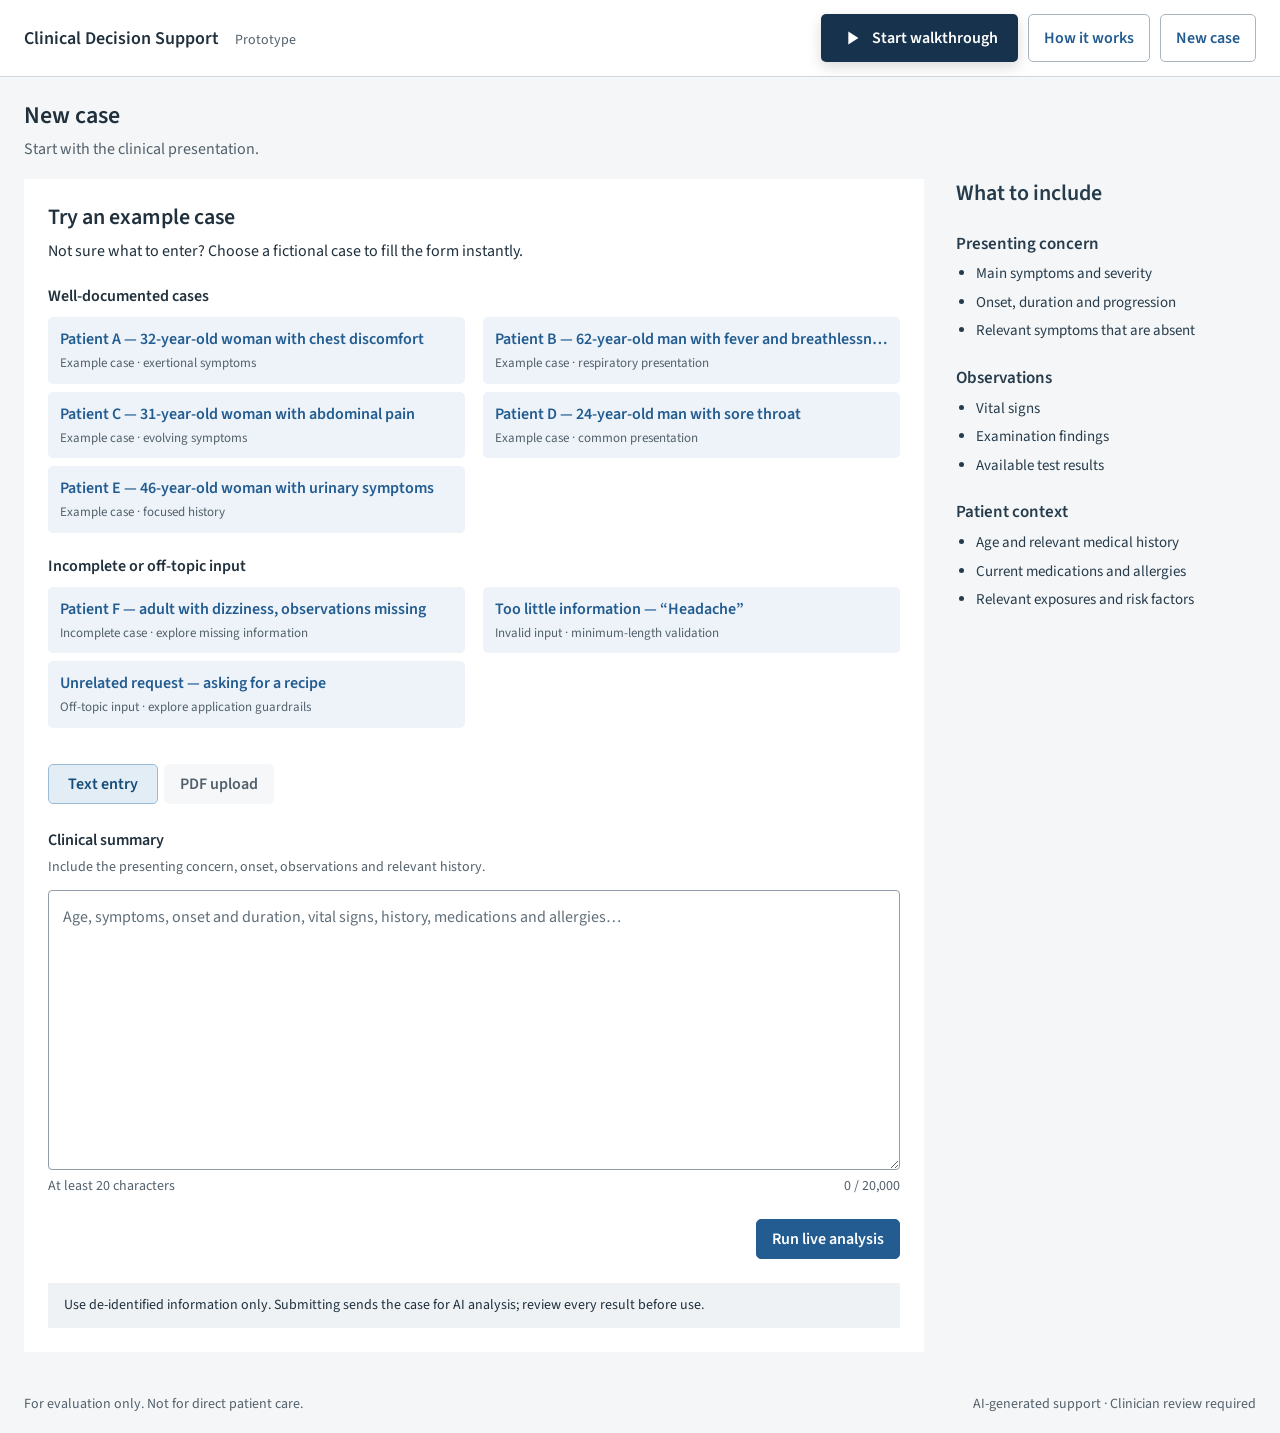
==== commit 58470f86: "Add concise case examples and annotated walkthrough entry" ====
--- a/frontend/index.html
+++ b/frontend/index.html
@@ -14,7 +14,7 @@
   <a class="skip-link" href="#main">Skip to content</a>
   <header class="app-header">
     <a class="brand" href="#" id="brand-link">Clinical Decision Support <span>Prototype</span></a>
-    <div class="header-actions"><button type="button" id="how-it-works">How it works</button><button type="button" id="new-case">New case</button></div>
+    <div class="header-actions"><button type="button" class="walkthrough-cta" id="header-walkthrough"><svg class="walkthrough-play" viewBox="0 0 24 24" aria-hidden="true"><path d="m8 5 11 7-11 7Z" fill="currentColor"/></svg>Start walkthrough</button><button type="button" id="how-it-works">How it works</button><button type="button" id="new-case">New case</button></div>
   </header>
   <dialog id="welcome-dialog" aria-labelledby="welcome-title" aria-describedby="welcome-description">
     <div class="welcome-top"><h2 id="welcome-title">See how a case becomes a structured review</h2><button type="button" id="close-welcome" aria-label="Close walkthrough invitation">Close</button></div>
@@ -24,11 +24,11 @@
       <div class="mini-content" id="mini-content"></div>
     </div>
     <div class="mini-caption"><span>Illustrative preview · no analysis runs</span><button type="button" id="replay-mini" class="text-button">Replay preview</button></div>
-    <div class="welcome-actions"><button type="button" class="primary" id="start-walkthrough">Start walkthrough</button><button type="button" class="welcome-skip" id="skip-welcome">Explore on my own</button></div>
+    <div class="welcome-actions"><button type="button" class="walkthrough-cta" id="start-walkthrough"><svg class="walkthrough-play" viewBox="0 0 24 24" aria-hidden="true"><path d="m8 5 11 7-11 7Z" fill="currentColor"/></svg>Start walkthrough</button><button type="button" class="welcome-skip" id="skip-welcome">Explore on my own</button></div>
   </dialog>
   <div id="tour-chrome" hidden>
     <div class="tour-top"><strong>Interactive demo</strong><span id="tour-step" role="status" aria-live="polite"></span><span class="tour-simulation">Simulated · no submission</span></div>
-    <div class="tour-bottom"><span id="tour-caption"></span><div class="tour-controls"><button id="tour-pause" type="button">Pause</button><button id="tour-next" type="button">Next step</button><button id="tour-exit" type="button">Exit demo</button></div></div>
+    <div id="tour-annotation" class="tour-annotation" role="note" hidden><span id="tour-caption"></span></div><div class="tour-bottom"><div class="tour-controls"><button id="tour-pause" type="button">Pause</button><button id="tour-next" type="button">Next step</button><button id="tour-exit" type="button">Exit demo</button></div></div>
   </div>
   <svg id="demo-cursor" viewBox="0 0 32 40" aria-hidden="true" hidden><path d="M3 2v29l8-7 6 13 6-3-6-12 11-1Z" fill="#fff" stroke="#17324d" stroke-width="2"/></svg>
   <main id="main" tabindex="-1"></main>
--- a/frontend/styles.css
+++ b/frontend/styles.css
@@ -86,3 +86,30 @@
 .urgency-banner.non-urgent,.urgency-banner.unavailable{background:#e4eaf0;color:#20303c}.urgency-banner.non-urgent span,.urgency-banner.unavailable span{color:#3c5264}
 .state-details dd.code{overflow-wrap:anywhere;max-width:38ch}.preparing .small{margin-top:18px}
 @media print{.urgency-banner.emergent,.urgency-banner.urgent,.urgency-banner.semi-urgent,.urgency-banner.non-urgent,.urgency-banner.unavailable{background:white;color:black}.urgency-banner span{color:black!important}}
+
+/* Example narratives are selectable text previews, grouped by input quality. */
+.examples{border:0;padding-bottom:8px;margin-bottom:28px}
+.example-group{margin-top:22px}.example-group h3{font-size:16px;margin-bottom:10px}
+.example-buttons{display:grid;grid-template-columns:repeat(2,minmax(0,1fr));gap:8px 18px;margin-top:0}
+.example-buttons button{display:block;min-width:0;width:100%;text-align:left;padding:10px 12px;background:#edf3f8;border:0;border-radius:5px}
+.example-buttons button:hover{background:#dceaf5;text-decoration:underline}
+.example-title{display:block;overflow:hidden;text-overflow:ellipsis;white-space:nowrap;font-weight:600}
+.example-detail{display:block;font-size:13px;font-weight:400;color:var(--secondary);margin-top:3px}
+.guidance{background:transparent!important;padding:0!important}.guidance section{border:0!important;padding:0!important;margin-top:24px!important}
+.guidance h2{font-size:22px}.guidance ul{padding-left:20px}.guidance li{margin:6px 0}
+.walkthrough-cta{position:relative;display:inline-flex;align-items:center;justify-content:center;gap:9px;overflow:hidden;background:#17324d;color:white;border:0;padding:12px 20px;font-weight:600;box-shadow:0 5px 14px #00000026}
+.walkthrough-cta:hover{background:#235c91;color:white}.walkthrough-play{width:22px;height:22px;flex:none}
+.walkthrough-cta::after{content:'';position:absolute;inset:0;background:#ffffff40;transform:translateX(-110%) skewX(-20deg);animation:walkthrough-invitation 900ms 1500ms 1 both;pointer-events:none}
+@keyframes walkthrough-invitation{0%{transform:translateX(-110%) skewX(-20deg)}100%{transform:translateX(110%) skewX(-20deg)}}
+#start-walkthrough{min-height:56px;padding:14px 28px;font-size:18px}
+.tour-bottom{justify-content:center!important;min-height:70px}.tour-controls{justify-content:center}
+.tour-annotation{position:fixed;z-index:1060;padding:18px 20px;border-radius:8px;background:#17324d;color:white;box-shadow:0 6px 24px #00000033;font-size:16px;line-height:1.5;pointer-events:none}
+.tour-annotation::before{content:'';position:absolute;width:12px;height:12px;background:inherit;transform:rotate(45deg);left:24px;top:-6px}
+.tour-annotation[data-side=right]::before{left:-6px;top:24px}.tour-annotation[data-side=above]::before{top:auto;bottom:-6px}
+#tour-caption{font-size:16px;max-width:none}.in-tour .tour-annotation[hidden]{display:none}
+@media(max-width:760px){.example-buttons{grid-template-columns:1fr}.header-actions{max-width:210px}.header-actions .walkthrough-cta{width:100%;font-size:14px;padding:10px 12px}.tour-bottom{min-height:88px!important;flex-direction:row}.in-tour{padding-bottom:112px}.tour-annotation{padding:12px 16px}#tour-caption{font-size:14px}}
+@media(prefers-reduced-motion:reduce){.walkthrough-cta::after{animation:none;display:none}}
+@media print{.tour-annotation{display:none!important}}
+
+.tour-annotation::before{left:var(--arrow-x,24px)}
+.tour-annotation[data-side=right]::before{left:-6px;top:var(--arrow-y,24px)}
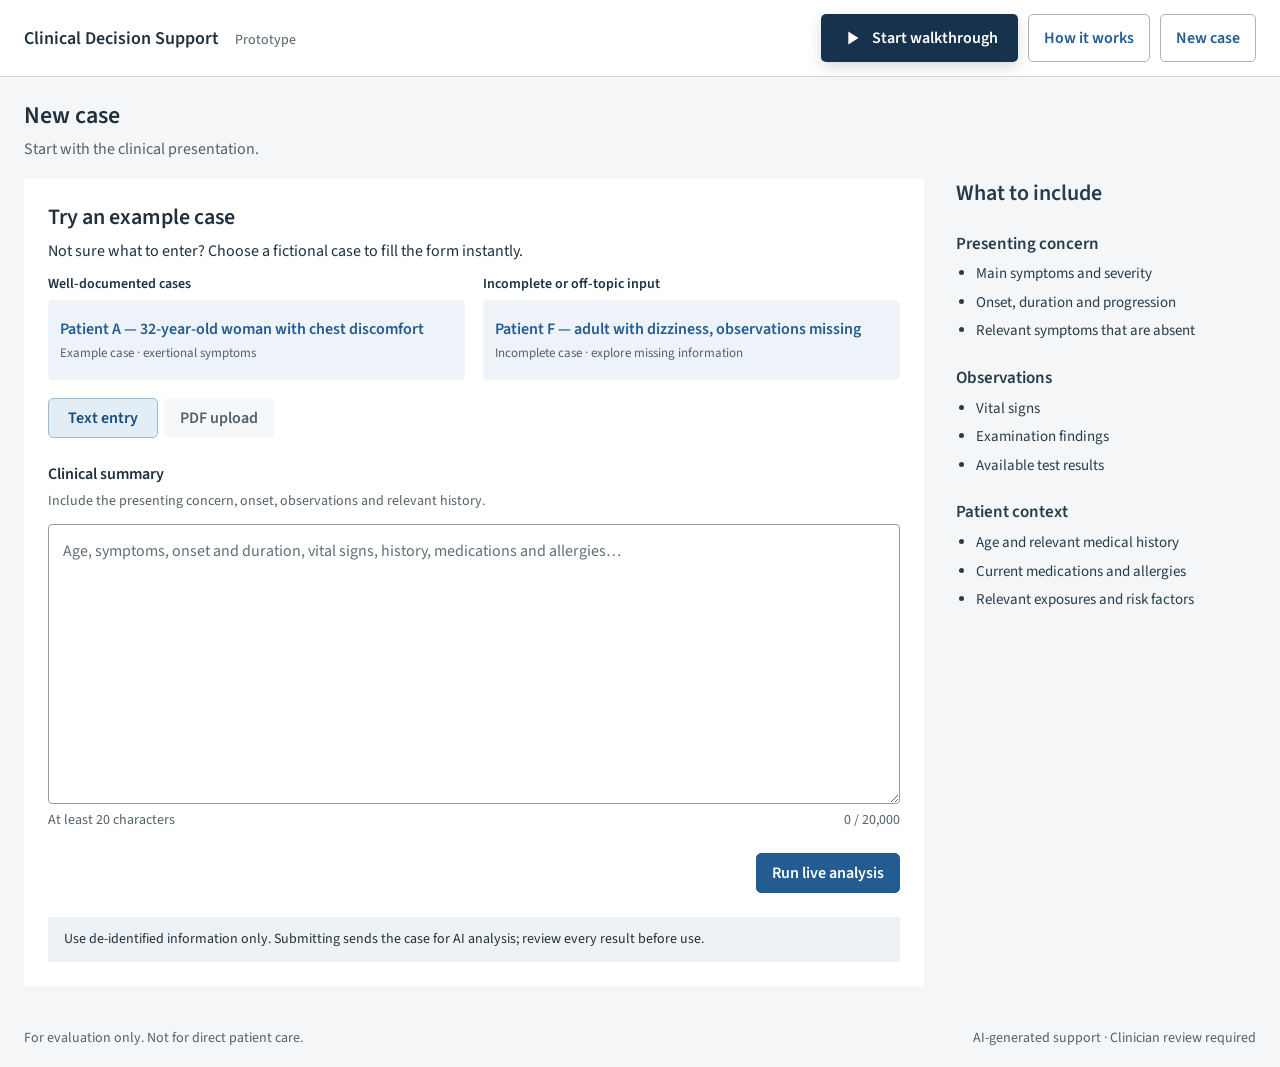
==== commit 3e14d183: "Slow demo pacing and add compact examples and startup activity feedback" ====
--- a/frontend/index.html
+++ b/frontend/index.html
@@ -27,8 +27,8 @@
     <div class="welcome-actions"><button type="button" class="walkthrough-cta" id="start-walkthrough"><svg class="walkthrough-play" viewBox="0 0 24 24" aria-hidden="true"><path d="m8 5 11 7-11 7Z" fill="currentColor"/></svg>Start walkthrough</button><button type="button" class="welcome-skip" id="skip-welcome">Explore on my own</button></div>
   </dialog>
   <div id="tour-chrome" hidden>
-    <div class="tour-top"><strong>Interactive demo</strong><span id="tour-step" role="status" aria-live="polite"></span><span class="tour-simulation">Simulated · no submission</span></div>
-    <div id="tour-annotation" class="tour-annotation" role="note" hidden><span id="tour-caption"></span></div><div class="tour-bottom"><div class="tour-controls"><button id="tour-pause" type="button">Pause</button><button id="tour-next" type="button">Next step</button><button id="tour-exit" type="button">Exit demo</button></div></div>
+    <div class="tour-top"><strong>Demo</strong><span id="tour-step" role="status" aria-live="polite"></span><span class="tour-simulation">Simulated · no submission</span></div>
+    <div id="tour-annotation" class="tour-annotation" role="note" hidden><span id="tour-caption"></span></div><div class="tour-bottom"><div class="tour-controls"><button id="tour-previous" type="button">Previous</button><button id="tour-pause" type="button">Pause</button><button id="tour-next" type="button">Next step</button><button id="tour-exit" type="button">Exit demo</button></div></div>
   </div>
   <svg id="demo-cursor" viewBox="0 0 32 40" aria-hidden="true" hidden><path d="M3 2v29l8-7 6 13 6-3-6-12 11-1Z" fill="#fff" stroke="#17324d" stroke-width="2"/></svg>
   <main id="main" tabindex="-1"></main>
--- a/frontend/styles.css
+++ b/frontend/styles.css
@@ -113,3 +113,43 @@
 
 .tour-annotation::before{left:var(--arrow-x,24px)}
 .tour-annotation[data-side=right]::before{left:-6px;top:var(--arrow-y,24px)}
+
+/* Indeterminate startup activity with measured elapsed time. */
+.startup-clock{position:relative;width:88px;height:88px;display:grid;place-items:center;margin-bottom:22px;color:var(--ink);font-variant-numeric:tabular-nums}
+.startup-clock::before{content:'';position:absolute;inset:0;border:3px solid var(--line);border-top-color:var(--blue);border-radius:50%;animation:rotate 2.4s linear infinite}
+.is-submitting .startup-clock::before{border-top-color:var(--green)}
+.activity-dots::after{content:'.';display:inline-block;width:1.5em;animation:startup-dots 2.4s steps(1,end) infinite}
+@keyframes startup-dots{0%{content:'.'}33%{content:'..'}66%{content:'...'}}
+@media(prefers-reduced-motion:reduce){.startup-clock::before,.activity-dots::after{animation:none}.activity-dots::after{content:'...'}}
+
+/* Keep the clinical editor visible while example choices remain browsable. */
+.examples { margin-bottom:18px; padding-bottom:0; display:grid; grid-template-columns:repeat(2,minmax(0,1fr)); gap:0 18px; }
+.examples > h2,.examples > p { grid-column:1 / -1; }
+.example-group { min-width:0; margin-top:12px; }
+.example-group h3 { font-size:14px; margin-bottom:6px; }
+.example-buttons { display:block; height:80px; overflow-y:auto; overscroll-behavior:contain; scroll-snap-type:y proximity; scrollbar-width:thin; }
+.example-buttons button { height:80px; min-height:80px; margin:0; scroll-snap-align:start; }
+.example-title { overflow:hidden; text-overflow:ellipsis; }
+.example-title > span { display:inline-block; min-width:100%; }
+.example-buttons button:hover .example-title > span { animation:read-example 7s 700ms 1 alternate both; }
+@keyframes read-example { to { transform:translateX(var(--example-overflow,0px)); } }
+#demo-cursor { width:20px; height:26px; }
+.walkthrough-cta::after { animation:walkthrough-invitation 1200ms 1500ms 1 both; }
+.walkthrough-cta { animation:invite-attention 8s 1500ms infinite; }
+@keyframes invite-attention { 0%,24%,100%{box-shadow:0 5px 14px #00000026;transform:scale(1)} 8%,16%{box-shadow:0 8px 24px #00000040;transform:scale(1.055)} }
+#tour-exit.attention-exit { background:white;color:#17324d; animation:invite-attention 8s infinite; }
+.demo-typing { caret-color:#17324d; }
+.tour-controls { gap:10px; }
+@media(max-width:760px) {
+ .examples { gap:0 10px; }
+ .example-group h3 { min-height:40px; }
+ .example-detail { font-size:12px; }
+ .example-buttons button { padding:8px; }
+ .tour-controls { flex-wrap:wrap;gap:5px; }
+ .tour-controls button { padding:6px 8px;font-size:13px; }
+}
+@media(prefers-reduced-motion:reduce) {
+ .walkthrough-cta,#tour-exit.attention-exit { animation:none; }
+ .example-buttons button:hover .example-title > span { animation:none; }
+ .example-buttons button:focus .example-title { white-space:normal; }
+}
